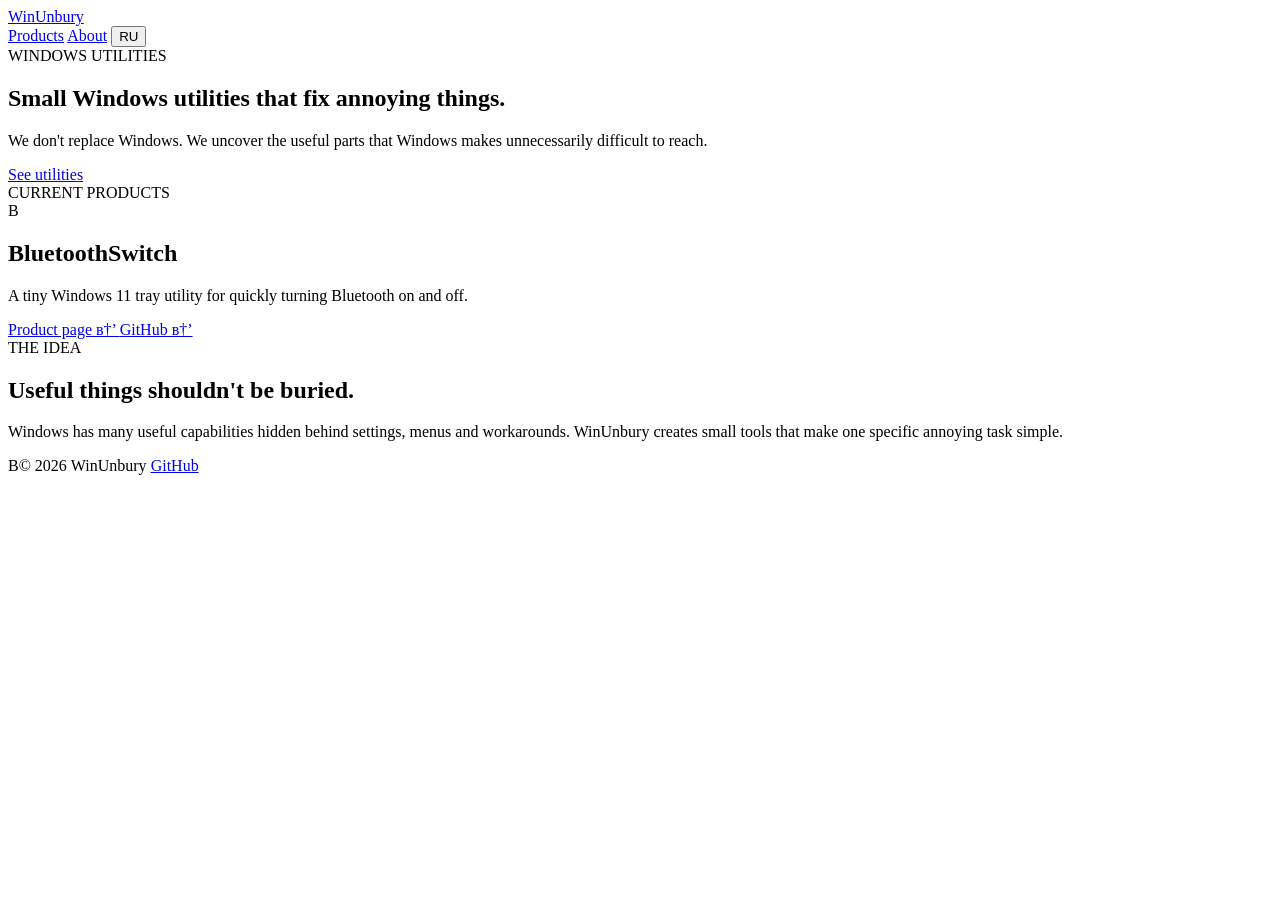
==== bluetoothswitch/index.html @ 1519fa4d "Add BluetoothSwitch product page" ====
﻿<!DOCTYPE html>
<html lang="en">
<head>
    <meta charset="UTF-8">
    <meta name="viewport" content="width=device-width, initial-scale=1.0">

    <title>WinUnbury вЂ” Small Windows Utilities</title>

    <meta
        name="description"
        content="Small Windows utilities that fix annoying things."
    >

    <meta property="og:title" content="WinUnbury вЂ” Small Windows Utilities">
    <meta
        property="og:description"
        content="Small Windows utilities that fix annoying things."
    >
    <meta property="og:type" content="website">

    <link rel="canonical" href="https://winunbury-site.pages.dev/">
    <meta name="robots" content="index, follow">
<meta name="theme-color" content="#0b0d10">

<meta property="og:url" content="https://winunbury-site.pages.dev/">

<script type="application/ld+json">
{
  "@context": "https://schema.org",
  "@type": "WebSite",
  "name": "WinUnbury",
  "url": "https://winunbury-site.pages.dev/",
  "description": "Small Windows utilities that fix annoying things."
}
</script>

<link rel="stylesheet" href="style.css">
</head>

<body>

<header class="site-header">
    <div class="container header-inner">

        <a class="logo" href="/">WinUnbury</a>

        <nav>
            <a href="#products" data-en="Products" data-ru="РџСЂРѕРіСЂР°РјРјС‹">Products</a>
            <a href="#about" data-en="About" data-ru="Рћ РїСЂРѕРµРєС‚Рµ">About</a>

            <button id="languageButton" type="button">RU</button>
        </nav>

    </div>
</header>


<main>

<section class="hero">
    <div class="container">

        <div
            class="eyebrow"
            data-en="WINDOWS UTILITIES"
            data-ru="РЈРўРР›РРўР« WINDOWS"
        >
            WINDOWS UTILITIES
        </div>

        <h1
            data-en="Small Windows utilities that fix annoying things."
            data-ru="РњР°Р»РµРЅСЊРєРёРµ СѓС‚РёР»РёС‚С‹ Windows, РєРѕС‚РѕСЂС‹Рµ РёСЃРїСЂР°РІР»СЏСЋС‚ СЂР°Р·РґСЂР°Р¶Р°СЋС‰РёРµ РІРµС‰Рё."
        >
            Small Windows utilities that fix annoying things.
        </h1>

        <p
            data-en="We don't replace Windows. We uncover the useful parts that Windows makes unnecessarily difficult to reach."
            data-ru="РњС‹ РЅРµ Р·Р°РјРµРЅСЏРµРј Windows. РњС‹ РґРѕСЃС‚Р°С‘Рј РЅР°СЂСѓР¶Сѓ РїРѕР»РµР·РЅС‹Рµ С„СѓРЅРєС†РёРё, РґРѕ РєРѕС‚РѕСЂС‹С… Windows Р·Р°СЃС‚Р°РІР»СЏРµС‚ СЃР»РёС€РєРѕРј РґРѕР»РіРѕ РґРѕР±РёСЂР°С‚СЊСЃСЏ."
        >
            We don't replace Windows.
            We uncover the useful parts that Windows makes unnecessarily difficult to reach.
        </p>

        <a
            class="button"
            href="#products"
            data-en="See utilities"
            data-ru="РџРѕСЃРјРѕС‚СЂРµС‚СЊ РїСЂРѕРіСЂР°РјРјС‹"
        >
            See utilities
        </a>

    </div>
</section>


<section id="products" class="products">
    <div class="container">

        <div
            class="section-label"
            data-en="CURRENT PRODUCTS"
            data-ru="РўР•РљРЈР©РР• РџР РћР“Р РђРњРњР«"
        >
            CURRENT PRODUCTS
        </div>

        <div class="product-card">

            <div class="product-icon">B</div>

            <div class="product-content">

                <h2>BluetoothSwitch</h2>

                <p
                    data-en="A tiny Windows 11 tray utility for quickly turning Bluetooth on and off."
                    data-ru="РњР°Р»РµРЅСЊРєР°СЏ СѓС‚РёР»РёС‚Р° РґР»СЏ Windows 11, РєРѕС‚РѕСЂР°СЏ РїРѕР·РІРѕР»СЏРµС‚ Р±С‹СЃС‚СЂРѕ РІРєР»СЋС‡Р°С‚СЊ Рё РІС‹РєР»СЋС‡Р°С‚СЊ Bluetooth РёР· СЃРёСЃС‚РµРјРЅРѕРіРѕ С‚СЂРµСЏ."
                >
                    A tiny Windows 11 tray utility for quickly
                    turning Bluetooth on and off.
                </p>

                <div class="product-links">

                    <a
                        href="/bluetoothswitch/"
                        data-en="Product page в†’"
                        data-ru="РЎС‚СЂР°РЅРёС†Р° РїСЂРѕРіСЂР°РјРјС‹ в†’"
                    >
                        Product page в†’
                    </a>

                    <a
                        href="https://github.com/AlikAskat/BluetoothSwitch"
                        target="_blank"
                        rel="noopener"
                    >
                        GitHub в†’
                    </a>

                </div>

            </div>

        </div>

    </div>
</section>


<section id="about" class="about">
    <div class="container">

        <div
            class="section-label"
            data-en="THE IDEA"
            data-ru="РР”Р•РЇ"
        >
            THE IDEA
        </div>

        <h2
            data-en="Useful things shouldn't be buried."
            data-ru="РџРѕР»РµР·РЅС‹Рµ РІРµС‰Рё РЅРµ РґРѕР»Р¶РЅС‹ Р±С‹С‚СЊ СЃРїСЂСЏС‚Р°РЅС‹."
        >
            Useful things shouldn't be buried.
        </h2>

        <p
            data-en="Windows has many useful capabilities hidden behind settings, menus and workarounds. WinUnbury creates small tools that make one specific annoying task simple."
            data-ru="Р’ Windows РјРЅРѕРіРѕ РїРѕР»РµР·РЅС‹С… РІРѕР·РјРѕР¶РЅРѕСЃС‚РµР№ СЃРїСЂСЏС‚Р°РЅРѕ Р·Р° РЅР°СЃС‚СЂРѕР№РєР°РјРё, РјРµРЅСЋ Рё РѕР±С…РѕРґРЅС‹РјРё РїСѓС‚СЏРјРё. WinUnbury СЃРѕР·РґР°С‘С‚ РЅРµР±РѕР»СЊС€РёРµ РёРЅСЃС‚СЂСѓРјРµРЅС‚С‹, РєРѕС‚РѕСЂС‹Рµ РґРµР»Р°СЋС‚ РѕРґРЅСѓ РєРѕРЅРєСЂРµС‚РЅСѓСЋ СЂР°Р·РґСЂР°Р¶Р°СЋС‰СѓСЋ Р·Р°РґР°С‡Сѓ РїСЂРѕСЃС‚РѕР№."
        >
            Windows has many useful capabilities hidden behind settings,
            menus and workarounds. WinUnbury creates small tools that make
            one specific annoying task simple.
        </p>

    </div>
</section>

</main>


<footer>
    <div class="container footer-inner">

        <span
            data-en="В© 2026 WinUnbury"
            data-ru="В© 2026 WinUnbury"
        >
            В© 2026 WinUnbury
        </span>

        <a
            href="https://github.com/AlikAskat"
            target="_blank"
            rel="noopener"
        >
            GitHub
        </a>

    </div>
</footer>


<script>
const languageButton = document.getElementById("languageButton");

function setLanguage(language) {
    document.documentElement.lang = language;

    document.querySelectorAll("[data-en][data-ru]").forEach(element => {
        element.textContent = element.dataset[language];
    });

    languageButton.textContent = language === "en" ? "RU" : "EN";

    document.title = language === "en"
        ? "WinUnbury вЂ” Small Windows Utilities"
        : "WinUnbury вЂ” РќРµР±РѕР»СЊС€РёРµ СѓС‚РёР»РёС‚С‹ Windows";

    const description = document.querySelector('meta[name="description"]');

    description.setAttribute(
        "content",
        language === "en"
            ? "Small Windows utilities that fix annoying things."
            : "РќРµР±РѕР»СЊС€РёРµ СѓС‚РёР»РёС‚С‹ Windows, РєРѕС‚РѕСЂС‹Рµ РёСЃРїСЂР°РІР»СЏСЋС‚ СЂР°Р·РґСЂР°Р¶Р°СЋС‰РёРµ РІРµС‰Рё."
    );
}

languageButton.addEventListener("click", () => {
    const currentLanguage = document.documentElement.lang;

    setLanguage(currentLanguage === "en" ? "ru" : "en");
});
</script>

</body>
</html>
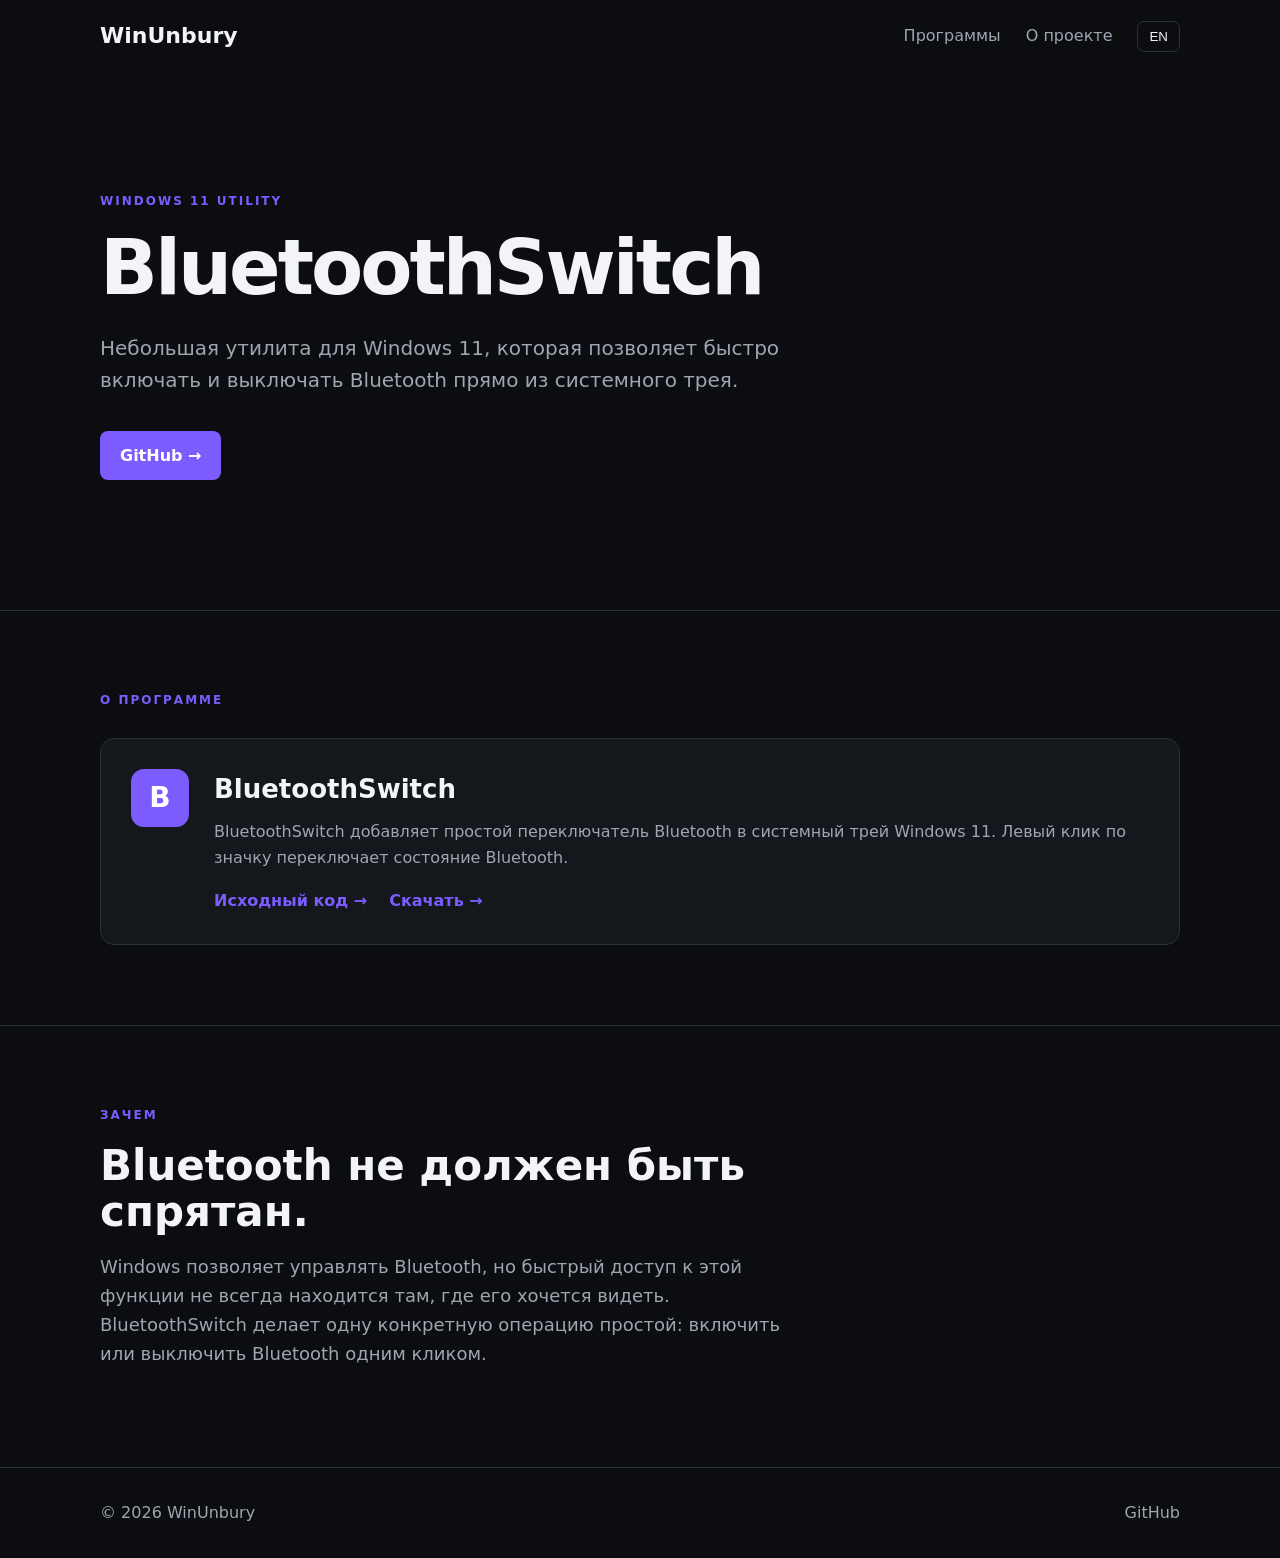
==== commit c7b69391: "Fix website encoding and product page" ====
--- a/bluetoothswitch/index.html
+++ b/bluetoothswitch/index.html
@@ -1,111 +1,53 @@
-﻿<!DOCTYPE html>
-<html lang="en">
+<!DOCTYPE html>
+<html lang="ru">
 <head>
     <meta charset="UTF-8">
     <meta name="viewport" content="width=device-width, initial-scale=1.0">
-
-    <title>WinUnbury вЂ” Small Windows Utilities</title>
-
-    <meta
-        name="description"
-        content="Small Windows utilities that fix annoying things."
-    >
-
-    <meta property="og:title" content="WinUnbury вЂ” Small Windows Utilities">
-    <meta
-        property="og:description"
-        content="Small Windows utilities that fix annoying things."
-    >
-    <meta property="og:type" content="website">
-
-    <link rel="canonical" href="https://winunbury-site.pages.dev/">
-    <meta name="robots" content="index, follow">
-<meta name="theme-color" content="#0b0d10">
-
-<meta property="og:url" content="https://winunbury-site.pages.dev/">
-
-<script type="application/ld+json">
-{
-  "@context": "https://schema.org",
-  "@type": "WebSite",
-  "name": "WinUnbury",
-  "url": "https://winunbury-site.pages.dev/",
-  "description": "Small Windows utilities that fix annoying things."
-}
-</script>
-
-<link rel="stylesheet" href="style.css">
+    <title>BluetoothSwitch — WinUnbury</title>
+    <meta name="description" content="BluetoothSwitch — небольшая утилита Windows 11 для быстрого включения и выключения Bluetooth из системного трея.">
+    <link rel="canonical" href="https://winunbury-site.pages.dev/bluetoothswitch/">
+    <link rel="stylesheet" href="../style.css">
 </head>
 
 <body>
 
-<header class="site-header">
+<header>
     <div class="container header-inner">
-
-        <a class="logo" href="/">WinUnbury</a>
+        <a class="logo" href="../">WinUnbury</a>
 
         <nav>
-            <a href="#products" data-en="Products" data-ru="РџСЂРѕРіСЂР°РјРјС‹">Products</a>
-            <a href="#about" data-en="About" data-ru="Рћ РїСЂРѕРµРєС‚Рµ">About</a>
-
-            <button id="languageButton" type="button">RU</button>
+            <a href="../#products">Программы</a>
+            <a href="../#about">О проекте</a>
+            <button id="languageButton">EN</button>
         </nav>
-
     </div>
 </header>
-
 
 <main>
 
 <section class="hero">
     <div class="container">
 
-        <div
-            class="eyebrow"
-            data-en="WINDOWS UTILITIES"
-            data-ru="РЈРўРР›РРўР« WINDOWS"
-        >
-            WINDOWS UTILITIES
-        </div>
+        <div class="eyebrow">WINDOWS 11 UTILITY</div>
 
-        <h1
-            data-en="Small Windows utilities that fix annoying things."
-            data-ru="РњР°Р»РµРЅСЊРєРёРµ СѓС‚РёР»РёС‚С‹ Windows, РєРѕС‚РѕСЂС‹Рµ РёСЃРїСЂР°РІР»СЏСЋС‚ СЂР°Р·РґСЂР°Р¶Р°СЋС‰РёРµ РІРµС‰Рё."
-        >
-            Small Windows utilities that fix annoying things.
-        </h1>
+        <h1>BluetoothSwitch</h1>
 
-        <p
-            data-en="We don't replace Windows. We uncover the useful parts that Windows makes unnecessarily difficult to reach."
-            data-ru="РњС‹ РЅРµ Р·Р°РјРµРЅСЏРµРј Windows. РњС‹ РґРѕСЃС‚Р°С‘Рј РЅР°СЂСѓР¶Сѓ РїРѕР»РµР·РЅС‹Рµ С„СѓРЅРєС†РёРё, РґРѕ РєРѕС‚РѕСЂС‹С… Windows Р·Р°СЃС‚Р°РІР»СЏРµС‚ СЃР»РёС€РєРѕРј РґРѕР»РіРѕ РґРѕР±РёСЂР°С‚СЊСЃСЏ."
-        >
-            We don't replace Windows.
-            We uncover the useful parts that Windows makes unnecessarily difficult to reach.
+        <p>
+            Небольшая утилита для Windows 11, которая позволяет
+            быстро включать и выключать Bluetooth прямо из системного трея.
         </p>
 
-        <a
-            class="button"
-            href="#products"
-            data-en="See utilities"
-            data-ru="РџРѕСЃРјРѕС‚СЂРµС‚СЊ РїСЂРѕРіСЂР°РјРјС‹"
-        >
-            See utilities
+        <a class="button" href="https://github.com/AlikAskat/BluetoothSwitch" target="_blank" rel="noopener">
+            GitHub →
         </a>
 
     </div>
 </section>
 
-
-<section id="products" class="products">
+<section class="products">
     <div class="container">
 
-        <div
-            class="section-label"
-            data-en="CURRENT PRODUCTS"
-            data-ru="РўР•РљРЈР©РР• РџР РћР“Р РђРњРњР«"
-        >
-            CURRENT PRODUCTS
-        </div>
+        <div class="section-label">О ПРОГРАММЕ</div>
 
         <div class="product-card">
 
@@ -115,32 +57,20 @@
 
                 <h2>BluetoothSwitch</h2>
 
-                <p
-                    data-en="A tiny Windows 11 tray utility for quickly turning Bluetooth on and off."
-                    data-ru="РњР°Р»РµРЅСЊРєР°СЏ СѓС‚РёР»РёС‚Р° РґР»СЏ Windows 11, РєРѕС‚РѕСЂР°СЏ РїРѕР·РІРѕР»СЏРµС‚ Р±С‹СЃС‚СЂРѕ РІРєР»СЋС‡Р°С‚СЊ Рё РІС‹РєР»СЋС‡Р°С‚СЊ Bluetooth РёР· СЃРёСЃС‚РµРјРЅРѕРіРѕ С‚СЂРµСЏ."
-                >
-                    A tiny Windows 11 tray utility for quickly
-                    turning Bluetooth on and off.
+                <p>
+                    BluetoothSwitch добавляет простой переключатель Bluetooth
+                    в системный трей Windows 11. Левый клик по значку
+                    переключает состояние Bluetooth.
                 </p>
 
                 <div class="product-links">
-
-                    <a
-                        href="/bluetoothswitch/"
-                        data-en="Product page в†’"
-                        data-ru="РЎС‚СЂР°РЅРёС†Р° РїСЂРѕРіСЂР°РјРјС‹ в†’"
-                    >
-                        Product page в†’
+                    <a href="https://github.com/AlikAskat/BluetoothSwitch" target="_blank" rel="noopener">
+                        Исходный код →
                     </a>
 
-                    <a
-                        href="https://github.com/AlikAskat/BluetoothSwitch"
-                        target="_blank"
-                        rel="noopener"
-                    >
-                        GitHub в†’
+                    <a href="https://github.com/AlikAskat/BluetoothSwitch/releases" target="_blank" rel="noopener">
+                        Скачать →
                     </a>
-
                 </div>
 
             </div>
@@ -150,32 +80,18 @@
     </div>
 </section>
 
-
-<section id="about" class="about">
+<section class="about">
     <div class="container">
 
-        <div
-            class="section-label"
-            data-en="THE IDEA"
-            data-ru="РР”Р•РЇ"
-        >
-            THE IDEA
-        </div>
+        <div class="section-label">ЗАЧЕМ</div>
 
-        <h2
-            data-en="Useful things shouldn't be buried."
-            data-ru="РџРѕР»РµР·РЅС‹Рµ РІРµС‰Рё РЅРµ РґРѕР»Р¶РЅС‹ Р±С‹С‚СЊ СЃРїСЂСЏС‚Р°РЅС‹."
-        >
-            Useful things shouldn't be buried.
-        </h2>
+        <h2>Bluetooth не должен быть спрятан.</h2>
 
-        <p
-            data-en="Windows has many useful capabilities hidden behind settings, menus and workarounds. WinUnbury creates small tools that make one specific annoying task simple."
-            data-ru="Р’ Windows РјРЅРѕРіРѕ РїРѕР»РµР·РЅС‹С… РІРѕР·РјРѕР¶РЅРѕСЃС‚РµР№ СЃРїСЂСЏС‚Р°РЅРѕ Р·Р° РЅР°СЃС‚СЂРѕР№РєР°РјРё, РјРµРЅСЋ Рё РѕР±С…РѕРґРЅС‹РјРё РїСѓС‚СЏРјРё. WinUnbury СЃРѕР·РґР°С‘С‚ РЅРµР±РѕР»СЊС€РёРµ РёРЅСЃС‚СЂСѓРјРµРЅС‚С‹, РєРѕС‚РѕСЂС‹Рµ РґРµР»Р°СЋС‚ РѕРґРЅСѓ РєРѕРЅРєСЂРµС‚РЅСѓСЋ СЂР°Р·РґСЂР°Р¶Р°СЋС‰СѓСЋ Р·Р°РґР°С‡Сѓ РїСЂРѕСЃС‚РѕР№."
-        >
-            Windows has many useful capabilities hidden behind settings,
-            menus and workarounds. WinUnbury creates small tools that make
-            one specific annoying task simple.
+        <p>
+            Windows позволяет управлять Bluetooth, но быстрый доступ к этой
+            функции не всегда находится там, где его хочется видеть.
+            BluetoothSwitch делает одну конкретную операцию простой:
+            включить или выключить Bluetooth одним кликом.
         </p>
 
     </div>
@@ -183,61 +99,75 @@
 
 </main>
 
-
 <footer>
     <div class="container footer-inner">
+        <span>© 2026 WinUnbury</span>
 
-        <span
-            data-en="В© 2026 WinUnbury"
-            data-ru="В© 2026 WinUnbury"
-        >
-            В© 2026 WinUnbury
-        </span>
-
-        <a
-            href="https://github.com/AlikAskat"
-            target="_blank"
-            rel="noopener"
-        >
+        <a href="https://github.com/AlikAskat" target="_blank" rel="noopener">
             GitHub
         </a>
-
     </div>
 </footer>
 
+<script>
+const button = document.getElementById("languageButton");
 
-<script>
-const languageButton = document.getElementById("languageButton");
+button.addEventListener("click", () => {
 
-function setLanguage(language) {
-    document.documentElement.lang = language;
+    if (document.documentElement.lang === "ru") {
 
-    document.querySelectorAll("[data-en][data-ru]").forEach(element => {
-        element.textContent = element.dataset[language];
-    });
+        document.documentElement.lang = "en";
+        button.textContent = "RU";
 
-    languageButton.textContent = language === "en" ? "RU" : "EN";
+        document.querySelector(".eyebrow").textContent =
+            "WINDOWS 11 UTILITY";
 
-    document.title = language === "en"
-        ? "WinUnbury вЂ” Small Windows Utilities"
-        : "WinUnbury вЂ” РќРµР±РѕР»СЊС€РёРµ СѓС‚РёР»РёС‚С‹ Windows";
+        document.querySelector("h1").textContent =
+            "BluetoothSwitch";
 
-    const description = document.querySelector('meta[name="description"]');
+        document.querySelector(".hero p").textContent =
+            "A small Windows 11 utility that lets you quickly turn Bluetooth on and off directly from the system tray.";
 
-    description.setAttribute(
-        "content",
-        language === "en"
-            ? "Small Windows utilities that fix annoying things."
-            : "РќРµР±РѕР»СЊС€РёРµ СѓС‚РёР»РёС‚С‹ Windows, РєРѕС‚РѕСЂС‹Рµ РёСЃРїСЂР°РІР»СЏСЋС‚ СЂР°Р·РґСЂР°Р¶Р°СЋС‰РёРµ РІРµС‰Рё."
-    );
-}
+        document.querySelector(".button").textContent =
+            "GitHub →";
 
-languageButton.addEventListener("click", () => {
-    const currentLanguage = document.documentElement.lang;
+        document.querySelectorAll(".section-label")[0].textContent =
+            "ABOUT";
 
-    setLanguage(currentLanguage === "en" ? "ru" : "en");
+        document.querySelector(".product-content h2").textContent =
+            "BluetoothSwitch";
+
+        document.querySelector(".product-content p").textContent =
+            "BluetoothSwitch adds a simple Bluetooth switch to the Windows 11 system tray. Left-click the icon to toggle Bluetooth.";
+
+        document.querySelectorAll(".product-links a")[0].textContent =
+            "Source code →";
+
+        document.querySelectorAll(".product-links a")[1].textContent =
+            "Download →";
+
+        document.querySelectorAll(".section-label")[1].textContent =
+            "WHY";
+
+        document.querySelector(".about h2").textContent =
+            "Bluetooth shouldn't be buried.";
+
+        document.querySelector(".about p").textContent =
+            "Windows provides Bluetooth controls, but quick access is not always where you want it. BluetoothSwitch makes one specific task simple: turn Bluetooth on or off with one click.";
+
+        document.querySelector("nav a:nth-child(1)").textContent =
+            "Products";
+
+        document.querySelector("nav a:nth-child(2)").textContent =
+            "About";
+
+    } else {
+
+        location.reload();
+
+    }
 });
 </script>
 
 </body>
-</html>
+</html>
--- a/style.css
+++ b/style.css
@@ -0,0 +1,211 @@
+:root {
+    --bg: #0b0d10;
+    --surface: #14181d;
+    --text: #f2f4f7;
+    --muted: #9da6b1;
+    --line: #29313a;
+    --accent: #7c5cff;
+}
+
+* {
+    box-sizing: border-box;
+}
+
+html {
+    scroll-behavior: smooth;
+}
+
+body {
+    margin: 0;
+    background: var(--bg);
+    color: var(--text);
+    font-family: system-ui, -apple-system, "Segoe UI", sans-serif;
+    line-height: 1.6;
+}
+
+a {
+    color: inherit;
+    text-decoration: none;
+}
+
+.container {
+    width: min(1080px, calc(100% - 40px));
+    margin: 0 auto;
+}
+
+.site-header {
+    border-bottom: 1px solid var(--line);
+}
+
+.header-inner {
+    min-height: 72px;
+    display: flex;
+    align-items: center;
+    justify-content: space-between;
+}
+
+.logo {
+    font-size: 22px;
+    font-weight: 800;
+}
+
+nav {
+    display: flex;
+    align-items: center;
+    gap: 25px;
+}
+
+nav a {
+    color: var(--muted);
+}
+
+nav a:hover {
+    color: var(--text);
+}
+
+#languageButton {
+    border: 1px solid var(--line);
+    background: transparent;
+    color: var(--text);
+    border-radius: 7px;
+    padding: 7px 11px;
+    cursor: pointer;
+}
+
+.hero {
+    padding: 120px 0 130px;
+}
+
+.eyebrow,
+.section-label {
+    color: var(--accent);
+    font-size: 12px;
+    font-weight: 800;
+    letter-spacing: 2px;
+}
+
+.hero h1 {
+    max-width: 800px;
+    margin: 18px 0 25px;
+    font-size: clamp(42px, 7vw, 76px);
+    line-height: 1.02;
+    letter-spacing: -3px;
+}
+
+.hero p {
+    max-width: 690px;
+    margin-bottom: 35px;
+    color: var(--muted);
+    font-size: 20px;
+}
+
+.button {
+    display: inline-block;
+    background: var(--accent);
+    color: white;
+    padding: 12px 20px;
+    border-radius: 8px;
+    font-weight: 700;
+}
+
+.products,
+.about {
+    padding: 80px 0;
+    border-top: 1px solid var(--line);
+}
+
+.product-card {
+    margin-top: 28px;
+    padding: 30px;
+    display: flex;
+    gap: 25px;
+    border: 1px solid var(--line);
+    border-radius: 14px;
+    background: var(--surface);
+}
+
+.product-icon {
+    width: 58px;
+    height: 58px;
+    flex: 0 0 58px;
+    display: grid;
+    place-items: center;
+    border-radius: 13px;
+    background: var(--accent);
+    color: white;
+    font-size: 28px;
+    font-weight: 700;
+}
+
+.product-content h2 {
+    margin: 0 0 8px;
+    font-size: 26px;
+}
+
+.product-content p {
+    margin: 0;
+    color: var(--muted);
+}
+
+.product-links {
+    display: flex;
+    gap: 22px;
+    margin-top: 18px;
+}
+
+.product-links a {
+    color: var(--accent);
+    font-weight: 700;
+}
+
+.about h2 {
+    max-width: 700px;
+    margin: 18px 0;
+    font-size: 42px;
+    line-height: 1.1;
+}
+
+.about p {
+    max-width: 720px;
+    color: var(--muted);
+    font-size: 18px;
+}
+
+footer {
+    border-top: 1px solid var(--line);
+}
+
+.footer-inner {
+    min-height: 90px;
+    display: flex;
+    justify-content: space-between;
+    align-items: center;
+    color: var(--muted);
+}
+
+@media (max-width: 650px) {
+    .container {
+        width: min(100% - 28px, 1080px);
+    }
+
+    nav a {
+        display: none;
+    }
+
+    .hero {
+        padding: 80px 0 90px;
+    }
+
+    .hero h1 {
+        font-size: 46px;
+        letter-spacing: -2px;
+    }
+
+    .product-card {
+        padding: 22px;
+    }
+
+    .about h2 {
+        font-size: 34px;
+    }
+}
